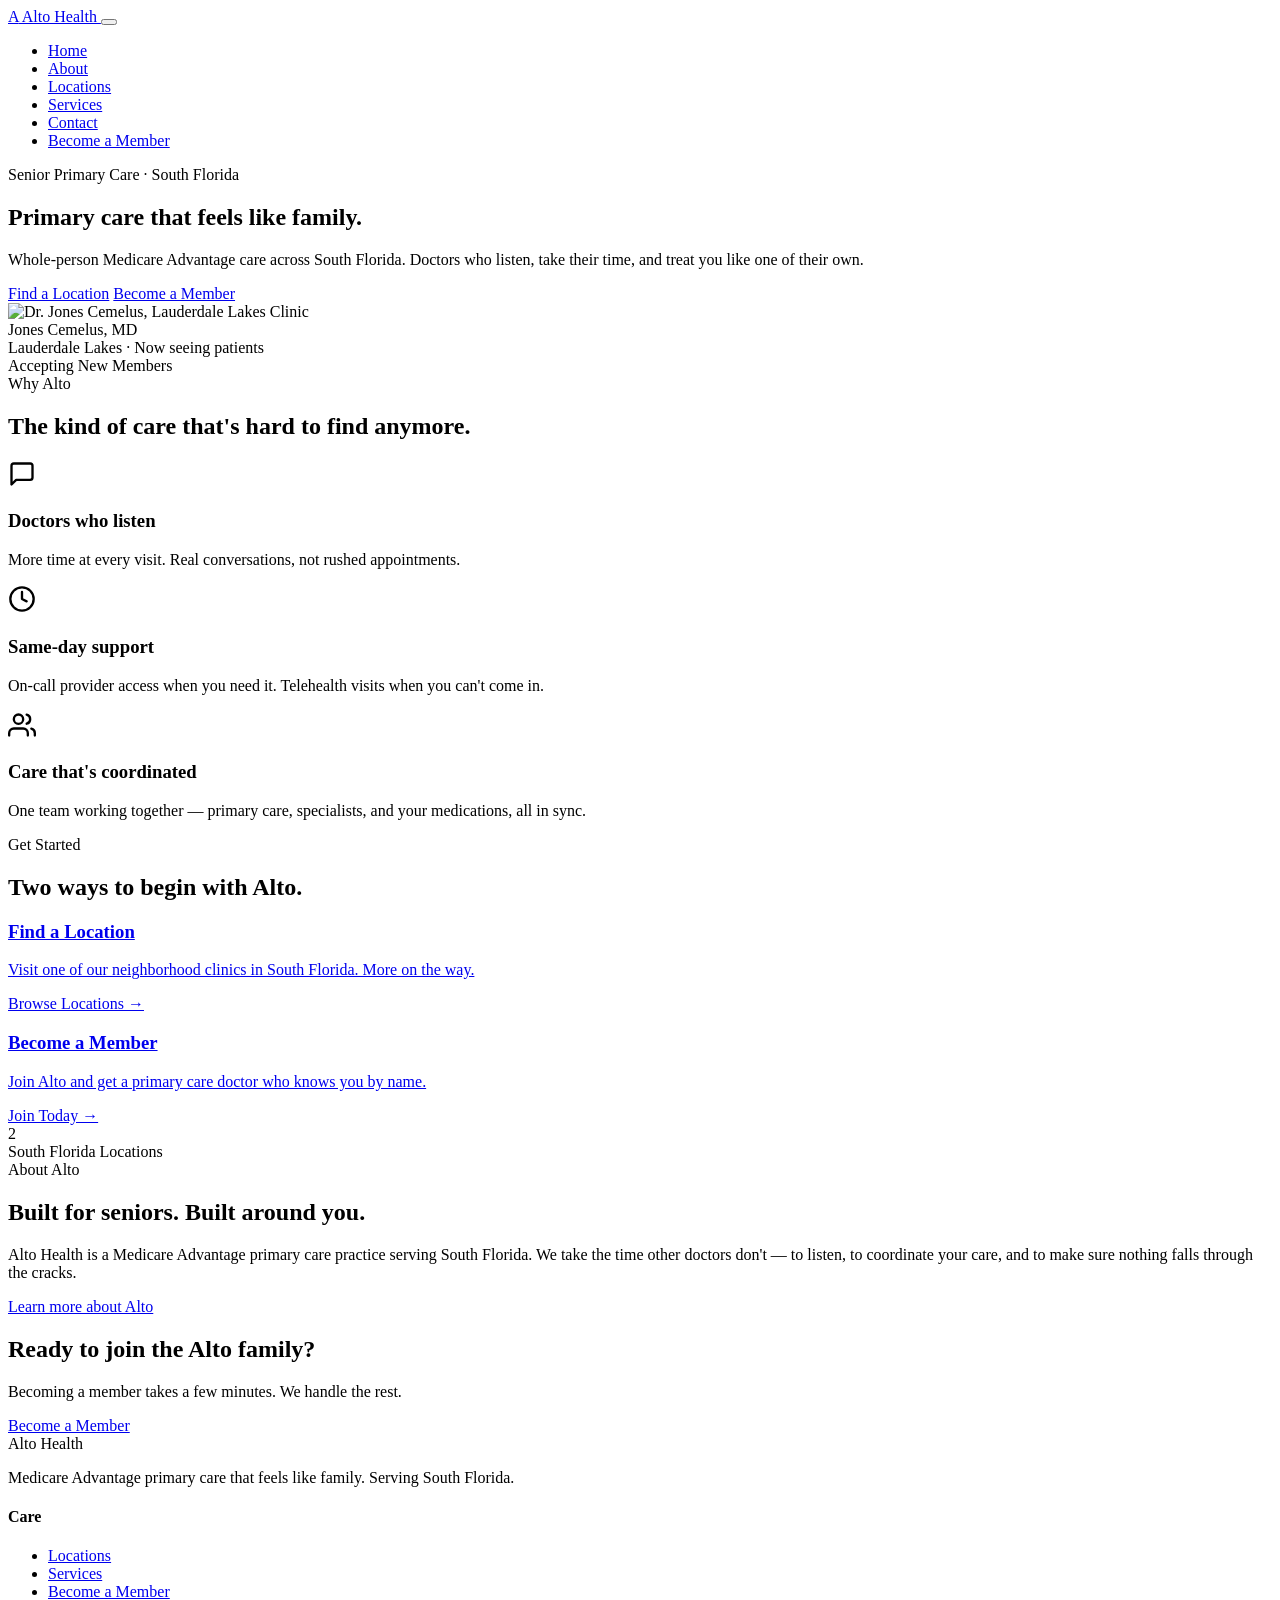
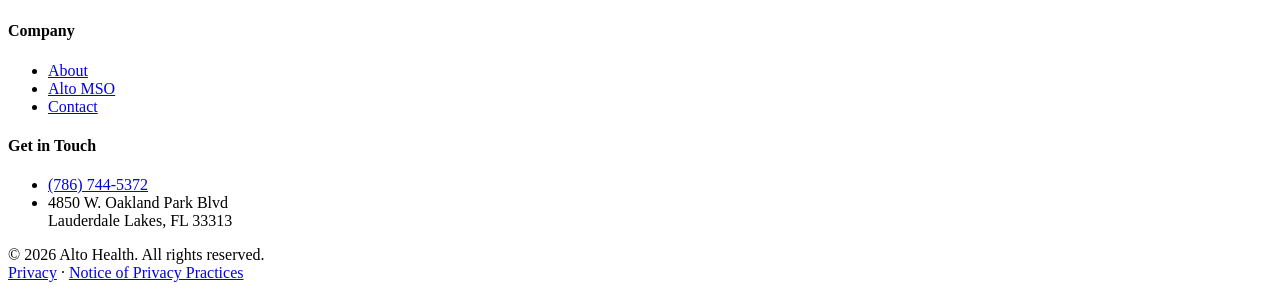
==== index.html @ fc6a2c1c "Add files via upload" ====
<!DOCTYPE html>
<html lang="en">
<head>
<meta charset="UTF-8" />
<meta name="viewport" content="width=device-width, initial-scale=1.0" />
<title>Alto Health | Senior Primary Care in South Florida</title>
<meta name="description" content="Medicare Advantage primary care that feels like family. Doctors who listen, take their time, and coordinate every part of your care across South Florida." />
<link rel="preconnect" href="https://fonts.googleapis.com" />
<link rel="preconnect" href="https://fonts.gstatic.com" crossorigin />
<link href="https://fonts.googleapis.com/css2?family=Fraunces:opsz,wght@9..144,500;9..144,600;9..144,700&family=DM+Sans:wght@400;500;600;700&display=swap" rel="stylesheet" />
<link rel="stylesheet" href="styles.css" />
</head>
<body>

<!-- ===== HEADER ===== -->
<header class="site-header">
  <div class="nav-wrap">
    <a href="index.html" class="brand">
      <span class="brand-mark">A</span>
      Alto Health
    </a>
    <button class="mobile-toggle" aria-label="Toggle menu" onclick="document.querySelector('.nav-links').classList.toggle('open')">
      <span></span><span></span><span></span>
    </button>
    <ul class="nav-links">
      <li><a href="index.html" class="active">Home</a></li>
      <li><a href="about.html">About</a></li>
      <li><a href="locations.html">Locations</a></li>
      <li><a href="services.html">Services</a></li>
      <li><a href="contact.html">Contact</a></li>
      <li><a href="become-a-member.html" class="nav-cta">Become a Member</a></li>
    </ul>
  </div>
</header>

<!-- ===== HERO ===== -->
<section class="hero">
  <div class="container hero-inner">
    <div class="hero-text">
      <span class="hero-eyebrow">Senior Primary Care · South Florida</span>
      <h1>Primary care that feels like family.</h1>
      <p class="hero-sub">Whole-person Medicare Advantage care across South Florida. Doctors who listen, take their time, and treat you like one of their own.</p>
      <div class="hero-ctas">
        <a href="locations.html" class="btn btn-primary btn-arrow">Find a Location</a>
        <a href="become-a-member.html" class="btn btn-secondary btn-arrow">Become a Member</a>
      </div>
    </div>
    <div class="hero-visual">
      <div class="hero-visual-card">
        <img src="images/dr-cemelus.png" alt="Dr. Jones Cemelus, Lauderdale Lakes Clinic" />
        <div class="doc-name">Jones Cemelus, MD</div>
        <div class="doc-meta">Lauderdale Lakes · Now seeing patients</div>
        <span class="doc-tag">Accepting New Members</span>
      </div>
    </div>
  </div>
</section>

<!-- ===== VALUE PROPS ===== -->
<section class="value-props">
  <div class="container">
    <div class="section-header">
      <span class="section-eyebrow">Why Alto</span>
      <h2>The kind of care that's hard to find anymore.</h2>
    </div>
    <div class="value-grid">
      <div class="value-card">
        <div class="value-icon">
          <svg width="28" height="28" viewBox="0 0 24 24" fill="none" stroke="currentColor" stroke-width="2" stroke-linecap="round" stroke-linejoin="round"><path d="M21 15a2 2 0 0 1-2 2H7l-4 4V5a2 2 0 0 1 2-2h14a2 2 0 0 1 2 2z"/></svg>
        </div>
        <h3>Doctors who listen</h3>
        <p>More time at every visit. Real conversations, not rushed appointments.</p>
      </div>
      <div class="value-card">
        <div class="value-icon green">
          <svg width="28" height="28" viewBox="0 0 24 24" fill="none" stroke="currentColor" stroke-width="2" stroke-linecap="round" stroke-linejoin="round"><circle cx="12" cy="12" r="10"/><polyline points="12,6 12,12 16,14"/></svg>
        </div>
        <h3>Same-day support</h3>
        <p>On-call provider access when you need it. Telehealth visits when you can't come in.</p>
      </div>
      <div class="value-card">
        <div class="value-icon coral">
          <svg width="28" height="28" viewBox="0 0 24 24" fill="none" stroke="currentColor" stroke-width="2" stroke-linecap="round" stroke-linejoin="round"><path d="M17 21v-2a4 4 0 0 0-4-4H5a4 4 0 0 0-4 4v2"/><circle cx="9" cy="7" r="4"/><path d="M23 21v-2a4 4 0 0 0-3-3.87"/><path d="M16 3.13a4 4 0 0 1 0 7.75"/></svg>
        </div>
        <h3>Care that's coordinated</h3>
        <p>One team working together — primary care, specialists, and your medications, all in sync.</p>
      </div>
    </div>
  </div>
</section>

<!-- ===== TWO BIG FEATURE CARDS ===== -->
<section class="feature-pair">
  <div class="container">
    <div class="section-header">
      <span class="section-eyebrow">Get Started</span>
      <h2>Two ways to begin with Alto.</h2>
    </div>
    <div class="feature-grid">
      <a href="locations.html" class="feature-card locations">
        <div class="feature-card-content">
          <h3>Find a Location</h3>
          <p>Visit one of our neighborhood clinics in South Florida. More on the way.</p>
        </div>
        <span class="feature-card-arrow">Browse Locations →</span>
      </a>
      <a href="become-a-member.html" class="feature-card membership">
        <div class="feature-card-content">
          <h3>Become a Member</h3>
          <p>Join Alto and get a primary care doctor who knows you by name.</p>
        </div>
        <span class="feature-card-arrow">Join Today →</span>
      </a>
    </div>
  </div>
</section>

<!-- ===== ABOUT TEASER ===== -->
<section class="about-teaser">
  <div class="container">
    <div class="about-grid">
      <div class="about-visual">
        <div class="about-visual-stat">
          <div class="num">2</div>
          <div class="label">South Florida Locations</div>
        </div>
      </div>
      <div class="about-content">
        <span class="section-eyebrow">About Alto</span>
        <h2>Built for seniors. Built around you.</h2>
        <p>Alto Health is a Medicare Advantage primary care practice serving South Florida. We take the time other doctors don't — to listen, to coordinate your care, and to make sure nothing falls through the cracks.</p>
        <a href="about.html" class="btn btn-outline btn-arrow">Learn more about Alto</a>
      </div>
    </div>
  </div>
</section>

<!-- ===== FINAL CTA ===== -->
<section class="cta-strip">
  <div class="container cta-strip-inner">
    <h2>Ready to join the Alto family?</h2>
    <p>Becoming a member takes a few minutes. We handle the rest.</p>
    <a href="become-a-member.html" class="btn btn-coral btn-arrow">Become a Member</a>
  </div>
</section>

<!-- ===== FOOTER ===== -->
<footer class="site-footer">
  <div class="container">
    <div class="footer-grid">
      <div>
        <div class="footer-brand">Alto Health</div>
        <p class="footer-tagline">Medicare Advantage primary care that feels like family. Serving South Florida.</p>
      </div>
      <div class="footer-col">
        <h4>Care</h4>
        <ul>
          <li><a href="locations.html">Locations</a></li>
          <li><a href="services.html">Services</a></li>
          <li><a href="become-a-member.html">Become a Member</a></li>
        </ul>
      </div>
      <div class="footer-col">
        <h4>Company</h4>
        <ul>
          <li><a href="about.html">About</a></li>
          <li><a href="services.html#mso">Alto MSO</a></li>
          <li><a href="contact.html">Contact</a></li>
        </ul>
      </div>
      <div class="footer-col">
        <h4>Get in Touch</h4>
        <ul>
          <li><a href="tel:7867445372">(786) 744-5372</a></li>
          <li>4850 W. Oakland Park Blvd<br />Lauderdale Lakes, FL 33313</li>
        </ul>
      </div>
    </div>
    <div class="footer-bottom">
      <div>© 2026 Alto Health. All rights reserved.</div>
      <div><a href="#">Privacy</a> · <a href="#">Notice of Privacy Practices</a></div>
    </div>
  </div>
</footer>

</body>
</html>
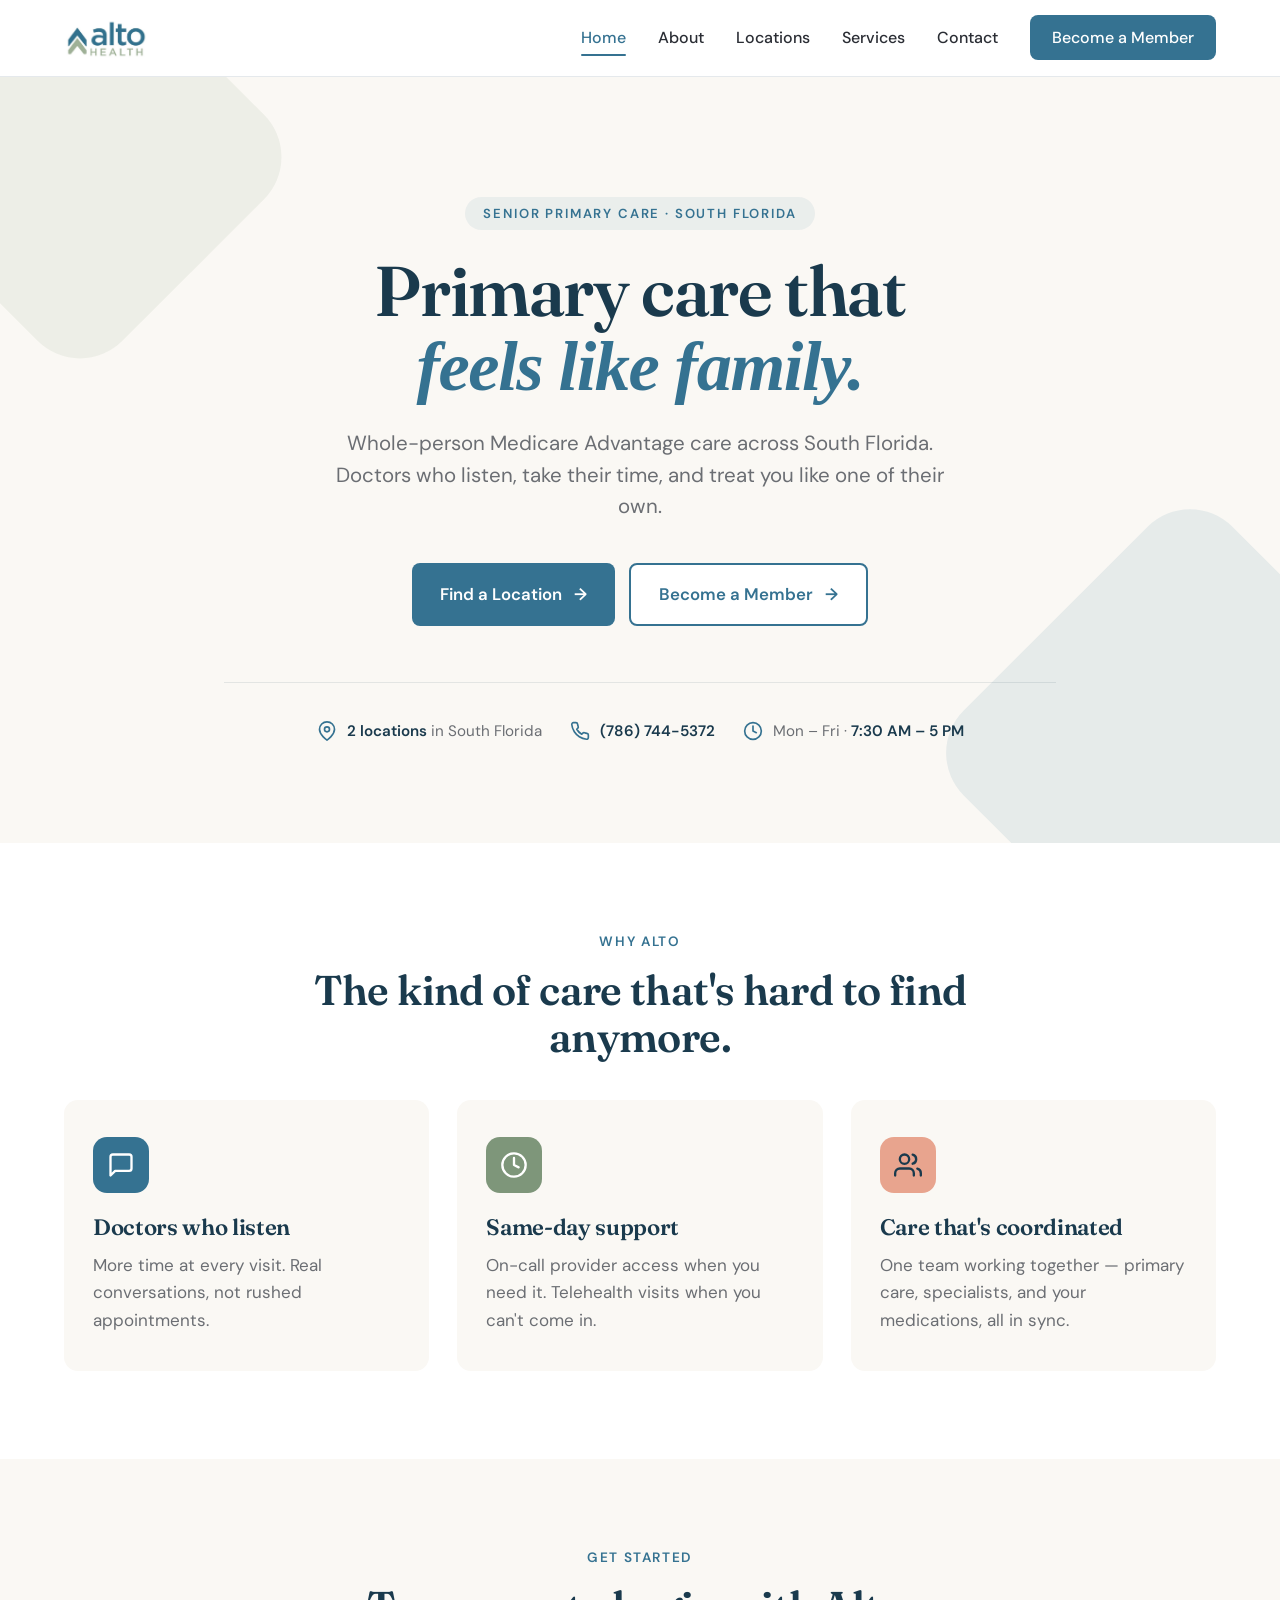
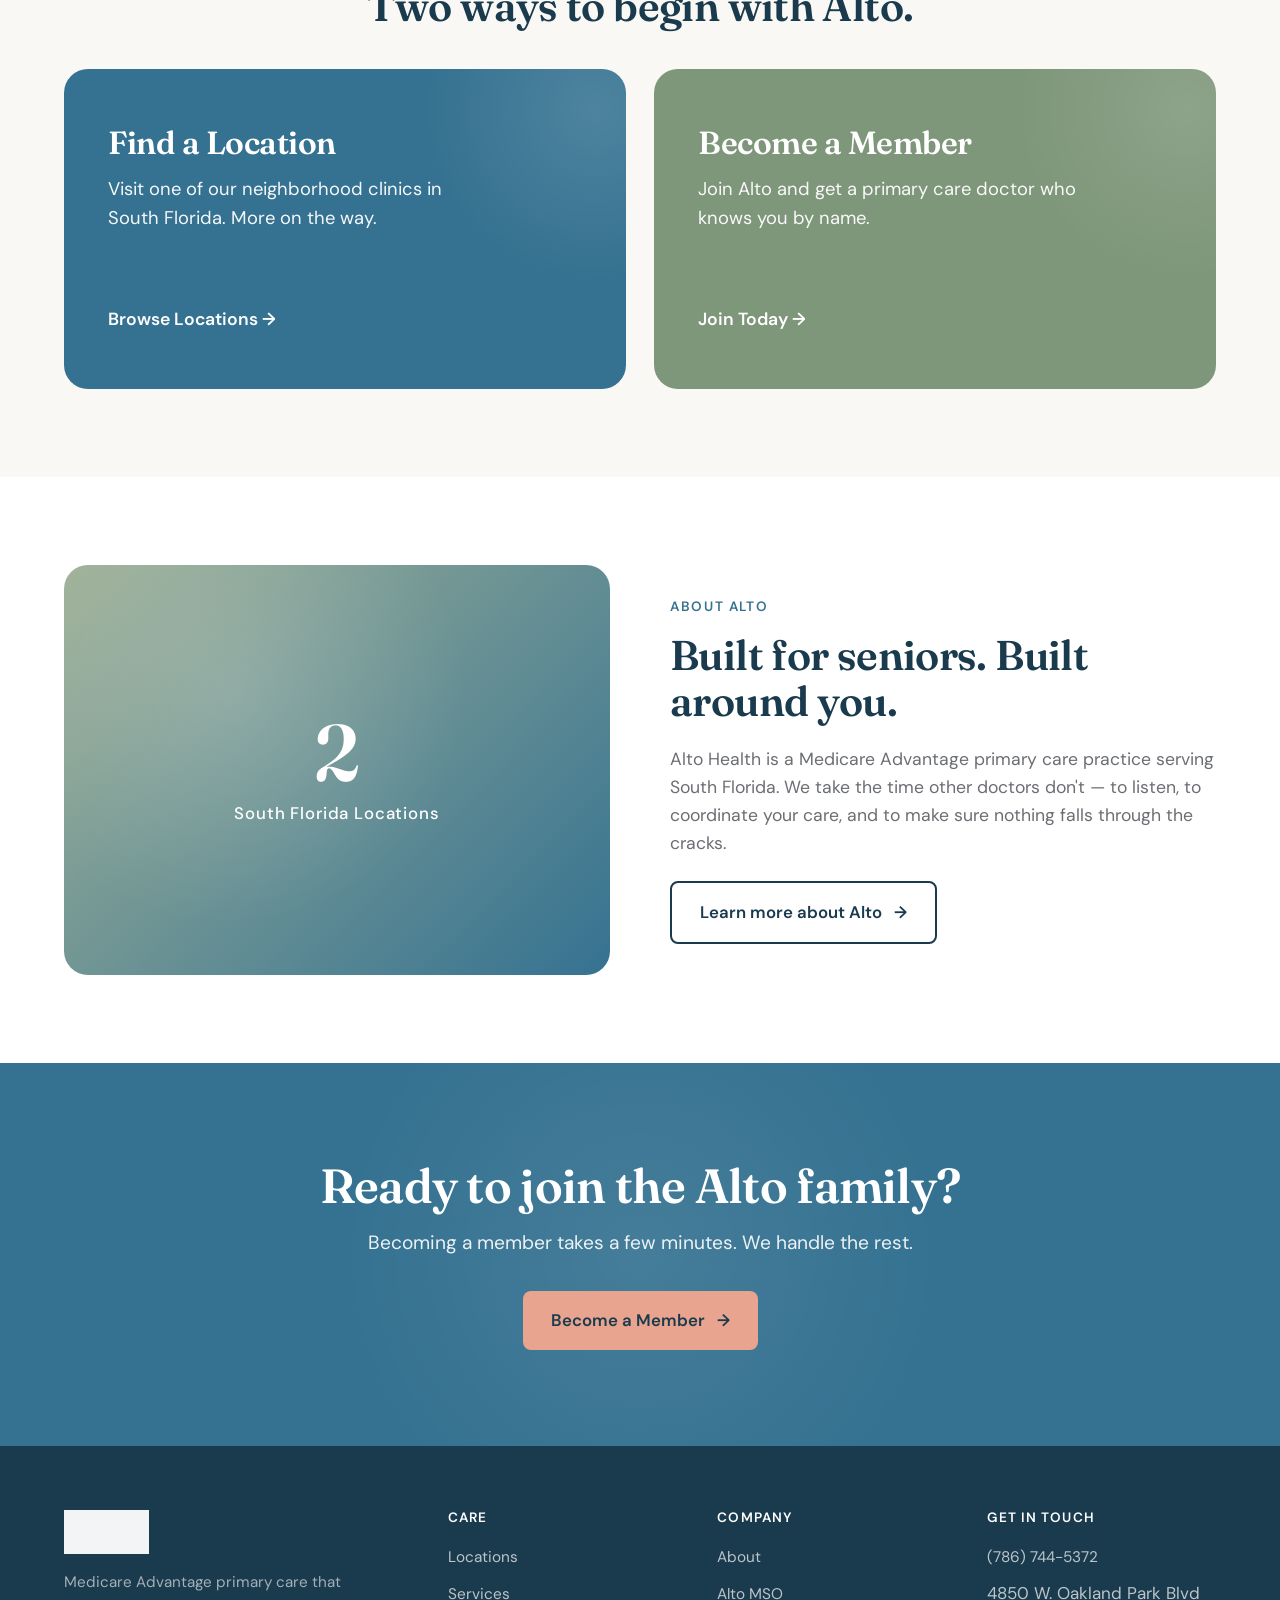
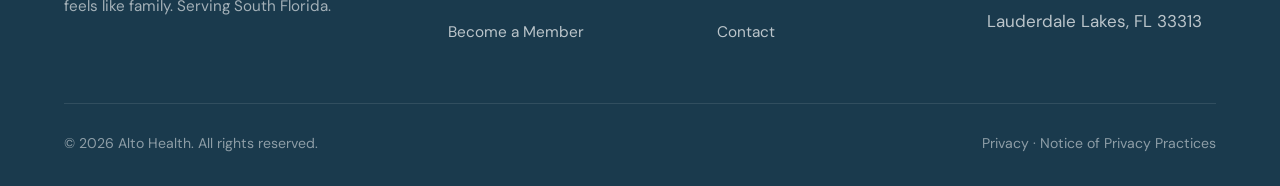
==== commit d8c79022: "v2 — real logo, brand colors, clean hero" ====
--- a/index.html
+++ b/index.html
@@ -12,12 +12,10 @@
 </head>
 <body>
 
-<!-- ===== HEADER ===== -->
 <header class="site-header">
   <div class="nav-wrap">
     <a href="index.html" class="brand">
-      <span class="brand-mark">A</span>
-      Alto Health
+      <img src="images/alto-logo.jpg" alt="Alto Health" />
     </a>
     <button class="mobile-toggle" aria-label="Toggle menu" onclick="document.querySelector('.nav-links').classList.toggle('open')">
       <span></span><span></span><span></span>
@@ -33,30 +31,32 @@
   </div>
 </header>
 
-<!-- ===== HERO ===== -->
 <section class="hero">
   <div class="container hero-inner">
-    <div class="hero-text">
-      <span class="hero-eyebrow">Senior Primary Care · South Florida</span>
-      <h1>Primary care that feels like family.</h1>
-      <p class="hero-sub">Whole-person Medicare Advantage care across South Florida. Doctors who listen, take their time, and treat you like one of their own.</p>
-      <div class="hero-ctas">
-        <a href="locations.html" class="btn btn-primary btn-arrow">Find a Location</a>
-        <a href="become-a-member.html" class="btn btn-secondary btn-arrow">Become a Member</a>
+    <span class="hero-eyebrow">Senior Primary Care · South Florida</span>
+    <h1>Primary care that<br /><span class="highlight">feels like family.</span></h1>
+    <p class="hero-sub">Whole-person Medicare Advantage care across South Florida. Doctors who listen, take their time, and treat you like one of their own.</p>
+    <div class="hero-ctas">
+      <a href="locations.html" class="btn btn-primary btn-arrow">Find a Location</a>
+      <a href="become-a-member.html" class="btn btn-secondary btn-arrow">Become a Member</a>
+    </div>
+    <div class="hero-meta">
+      <div class="hero-meta-item">
+        <svg width="20" height="20" viewBox="0 0 24 24" fill="none" stroke="currentColor" stroke-width="2" stroke-linecap="round" stroke-linejoin="round"><path d="M21 10c0 7-9 13-9 13s-9-6-9-13a9 9 0 0 1 18 0z"/><circle cx="12" cy="10" r="3"/></svg>
+        <span><strong>2 locations</strong> in South Florida</span>
       </div>
-    </div>
-    <div class="hero-visual">
-      <div class="hero-visual-card">
-        <img src="images/dr-cemelus.png" alt="Dr. Jones Cemelus, Lauderdale Lakes Clinic" />
-        <div class="doc-name">Jones Cemelus, MD</div>
-        <div class="doc-meta">Lauderdale Lakes · Now seeing patients</div>
-        <span class="doc-tag">Accepting New Members</span>
+      <div class="hero-meta-item">
+        <svg width="20" height="20" viewBox="0 0 24 24" fill="none" stroke="currentColor" stroke-width="2" stroke-linecap="round" stroke-linejoin="round"><path d="M22 16.92v3a2 2 0 0 1-2.18 2 19.79 19.79 0 0 1-8.63-3.07 19.5 19.5 0 0 1-6-6 19.79 19.79 0 0 1-3.07-8.67A2 2 0 0 1 4.11 2h3a2 2 0 0 1 2 1.72 12.84 12.84 0 0 0 .7 2.81 2 2 0 0 1-.45 2.11L8.09 9.91a16 16 0 0 0 6 6l1.27-1.27a2 2 0 0 1 2.11-.45 12.84 12.84 0 0 0 2.81.7A2 2 0 0 1 22 16.92z"/></svg>
+        <a href="tel:7867445372" style="color: inherit;"><strong>(786) 744-5372</strong></a>
+      </div>
+      <div class="hero-meta-item">
+        <svg width="20" height="20" viewBox="0 0 24 24" fill="none" stroke="currentColor" stroke-width="2" stroke-linecap="round" stroke-linejoin="round"><circle cx="12" cy="12" r="10"/><polyline points="12,6 12,12 16,14"/></svg>
+        <span>Mon – Fri · <strong>7:30 AM – 5 PM</strong></span>
       </div>
     </div>
   </div>
 </section>
 
-<!-- ===== VALUE PROPS ===== -->
 <section class="value-props">
   <div class="container">
     <div class="section-header">
@@ -72,7 +72,7 @@
         <p>More time at every visit. Real conversations, not rushed appointments.</p>
       </div>
       <div class="value-card">
-        <div class="value-icon green">
+        <div class="value-icon sage">
           <svg width="28" height="28" viewBox="0 0 24 24" fill="none" stroke="currentColor" stroke-width="2" stroke-linecap="round" stroke-linejoin="round"><circle cx="12" cy="12" r="10"/><polyline points="12,6 12,12 16,14"/></svg>
         </div>
         <h3>Same-day support</h3>
@@ -89,7 +89,6 @@
   </div>
 </section>
 
-<!-- ===== TWO BIG FEATURE CARDS ===== -->
 <section class="feature-pair">
   <div class="container">
     <div class="section-header">
@@ -115,7 +114,6 @@
   </div>
 </section>
 
-<!-- ===== ABOUT TEASER ===== -->
 <section class="about-teaser">
   <div class="container">
     <div class="about-grid">
@@ -135,7 +133,6 @@
   </div>
 </section>
 
-<!-- ===== FINAL CTA ===== -->
 <section class="cta-strip">
   <div class="container cta-strip-inner">
     <h2>Ready to join the Alto family?</h2>
@@ -144,12 +141,11 @@
   </div>
 </section>
 
-<!-- ===== FOOTER ===== -->
 <footer class="site-footer">
   <div class="container">
     <div class="footer-grid">
       <div>
-        <div class="footer-brand">Alto Health</div>
+        <div class="footer-brand"><img src="images/alto-logo.jpg" alt="Alto Health" /></div>
         <p class="footer-tagline">Medicare Advantage primary care that feels like family. Serving South Florida.</p>
       </div>
       <div class="footer-col">
--- a/styles.css
+++ b/styles.css
@@ -0,0 +1,507 @@
+/* =========================================================
+   Alto Health — Shared Stylesheet
+   Brand: Senior-focused Medicare Advantage primary care
+   Palette sampled from actual Alto logo
+   ========================================================= */
+
+:root {
+  /* Brand colors — sampled from logo */
+  --alto-teal: #357291;
+  --alto-teal-dark: #264F66;
+  --alto-teal-deep: #1A3A4D;
+  --alto-sage: #9FB197;
+  --alto-sage-dark: #7E967A;
+
+  /* Supporting */
+  --navy-deep: #1A3A4D;
+  --coral: #E8A48E;
+  --coral-deep: #D08A75;
+
+  /* Neutrals */
+  --cream: #FAF8F4;
+  --cloud-white: #F5F2EC;
+  --warm-tan: #E8E0D2;
+  --fog-gray: #E5E9EC;
+  --cool-gray: #6B6E73;
+  --charcoal: #2A2D34;
+  --white: #FFFFFF;
+
+  /* Type */
+  --font-display: "Fraunces", Georgia, serif;
+  --font-sans: "DM Sans", -apple-system, BlinkMacSystemFont, sans-serif;
+
+  /* Layout */
+  --max-width: 1200px;
+  --gutter: 24px;
+  --radius-sm: 8px;
+  --radius-md: 14px;
+  --radius-lg: 24px;
+
+  /* Shadows */
+  --shadow-sm: 0 2px 8px rgba(26, 58, 77, 0.06);
+  --shadow-md: 0 8px 24px rgba(26, 58, 77, 0.08);
+  --shadow-lg: 0 18px 48px rgba(26, 58, 77, 0.12);
+}
+
+*, *::before, *::after { box-sizing: border-box; }
+html { scroll-behavior: smooth; }
+body {
+  margin: 0;
+  font-family: var(--font-sans);
+  font-size: 17px;
+  line-height: 1.6;
+  color: var(--charcoal);
+  background: var(--white);
+  -webkit-font-smoothing: antialiased;
+  -moz-osx-font-smoothing: grayscale;
+}
+img { max-width: 100%; height: auto; display: block; }
+a { color: var(--alto-teal); text-decoration: none; }
+a:hover { color: var(--alto-teal-dark); }
+
+h1, h2, h3, h4 {
+  font-family: var(--font-display);
+  font-weight: 600;
+  letter-spacing: -0.015em;
+  color: var(--navy-deep);
+  margin: 0 0 16px 0;
+  line-height: 1.12;
+}
+h1 { font-size: clamp(2.4rem, 5vw, 3.6rem); }
+h2 { font-size: clamp(1.9rem, 3.5vw, 2.6rem); }
+h3 { font-size: 1.4rem; }
+h4 { font-size: 1.15rem; }
+p { margin: 0 0 16px 0; }
+
+.container { max-width: var(--max-width); margin: 0 auto; padding: 0 var(--gutter); }
+section { padding: 88px 0; }
+@media (max-width: 720px) { section { padding: 56px 0; } }
+
+/* HEADER */
+.site-header {
+  position: sticky; top: 0; z-index: 100;
+  background: rgba(255,255,255,0.96);
+  backdrop-filter: saturate(180%) blur(10px);
+  -webkit-backdrop-filter: saturate(180%) blur(10px);
+  border-bottom: 1px solid var(--fog-gray);
+}
+.nav-wrap {
+  display: flex; align-items: center; justify-content: space-between;
+  padding: 16px var(--gutter);
+  max-width: var(--max-width); margin: 0 auto; gap: 24px;
+}
+.brand { display: flex; align-items: center; text-decoration: none; flex-shrink: 0; }
+.brand img { height: 44px; width: auto; display: block; }
+.nav-links { display: flex; align-items: center; gap: 32px; list-style: none; margin: 0; padding: 0; }
+.nav-links a {
+  color: var(--charcoal); font-weight: 500; font-size: 1rem;
+  padding: 8px 0; position: relative; transition: color 0.2s ease;
+}
+.nav-links a:hover { color: var(--alto-teal); }
+.nav-links a.active { color: var(--alto-teal); }
+.nav-links a.active::after {
+  content: ""; position: absolute; bottom: 0; left: 0; right: 0;
+  height: 2px; background: var(--alto-teal); border-radius: 1px;
+}
+.nav-cta {
+  background: var(--alto-teal); color: white !important;
+  padding: 12px 22px !important; border-radius: var(--radius-sm);
+  font-weight: 600; transition: background 0.2s ease, transform 0.2s ease;
+}
+.nav-cta:hover { background: var(--alto-teal-dark); color: white !important; transform: translateY(-1px); }
+.nav-cta::after { display: none !important; }
+
+.mobile-toggle { display: none; background: none; border: none; cursor: pointer; padding: 8px; }
+.mobile-toggle span {
+  display: block; width: 24px; height: 2px;
+  background: var(--navy-deep); margin: 5px 0; transition: 0.3s;
+}
+
+@media (max-width: 880px) {
+  .nav-links {
+    position: fixed; top: 76px; right: -100%;
+    flex-direction: column; background: white;
+    width: 80%; max-width: 320px; height: calc(100vh - 76px);
+    padding: 32px 24px; gap: 20px; align-items: flex-start;
+    box-shadow: var(--shadow-lg); transition: right 0.3s ease;
+  }
+  .nav-links.open { right: 0; }
+  .nav-links li { width: 100%; }
+  .nav-cta { display: inline-block; }
+  .mobile-toggle { display: block; }
+  .brand img { height: 38px; }
+}
+
+/* BUTTONS */
+.btn {
+  display: inline-flex; align-items: center; justify-content: center; gap: 8px;
+  padding: 16px 28px; border-radius: var(--radius-sm);
+  font-family: var(--font-sans); font-weight: 600; font-size: 1.05rem;
+  text-decoration: none; border: none; cursor: pointer;
+  transition: all 0.2s ease; white-space: nowrap;
+}
+.btn-primary { background: var(--alto-teal); color: white; }
+.btn-primary:hover { background: var(--alto-teal-dark); color: white; transform: translateY(-2px); box-shadow: var(--shadow-md); }
+.btn-secondary { background: white; color: var(--alto-teal); border: 2px solid var(--alto-teal); }
+.btn-secondary:hover { background: var(--alto-teal); color: white; transform: translateY(-2px); }
+.btn-outline { background: transparent; color: var(--navy-deep); border: 2px solid var(--navy-deep); }
+.btn-outline:hover { background: var(--navy-deep); color: white; }
+.btn-coral { background: var(--coral); color: var(--navy-deep); }
+.btn-coral:hover { background: var(--coral-deep); color: var(--navy-deep); transform: translateY(-2px); }
+.btn-arrow::after { content: "→"; margin-left: 4px; transition: transform 0.2s ease; }
+.btn-arrow:hover::after { transform: translateX(3px); }
+
+/* HERO — clean, centered, balanced */
+.hero {
+  background: var(--cream);
+  padding: 120px 0 100px;
+  position: relative; overflow: hidden; text-align: center;
+}
+.hero::before {
+  content: ""; position: absolute; top: -80px; left: -80px;
+  width: 320px; height: 320px;
+  background: var(--alto-sage); opacity: 0.14;
+  transform: rotate(45deg); border-radius: 60px; pointer-events: none;
+}
+.hero::after {
+  content: ""; position: absolute; bottom: -100px; right: -100px;
+  width: 380px; height: 380px;
+  background: var(--alto-teal); opacity: 0.10;
+  transform: rotate(45deg); border-radius: 60px; pointer-events: none;
+}
+.hero-inner { position: relative; z-index: 2; max-width: 880px; margin: 0 auto; }
+.hero-eyebrow {
+  display: inline-block; font-size: 0.82rem; font-weight: 600;
+  letter-spacing: 0.14em; text-transform: uppercase;
+  color: var(--alto-teal); margin-bottom: 24px;
+  padding: 6px 18px; background: rgba(53, 114, 145, 0.08); border-radius: 100px;
+}
+.hero h1 {
+  font-size: clamp(2.6rem, 6vw, 4.4rem);
+  margin-bottom: 24px; letter-spacing: -0.02em; line-height: 1.05;
+}
+.hero h1 .highlight { color: var(--alto-teal); font-style: italic; }
+.hero-sub {
+  font-size: clamp(1.1rem, 1.6vw, 1.3rem); line-height: 1.55;
+  color: var(--cool-gray); margin: 0 auto 40px; max-width: 620px;
+}
+.hero-ctas { display: flex; gap: 14px; justify-content: center; flex-wrap: wrap; }
+.hero-meta {
+  display: flex; gap: 28px; justify-content: center;
+  margin-top: 56px; flex-wrap: wrap;
+  padding-top: 36px; border-top: 1px solid rgba(26, 58, 77, 0.1);
+}
+.hero-meta-item { display: flex; align-items: center; gap: 10px; font-size: 0.95rem; color: var(--cool-gray); }
+.hero-meta-item svg { color: var(--alto-teal); flex-shrink: 0; }
+.hero-meta-item strong { color: var(--navy-deep); font-weight: 600; }
+
+@media (max-width: 720px) {
+  .hero { padding: 72px 0 64px; }
+  .hero-ctas .btn { flex: 1 1 100%; max-width: 360px; }
+  .hero-meta { gap: 16px; flex-direction: column; align-items: center; margin-top: 40px; padding-top: 28px; }
+}
+
+/* VALUE PROPS */
+.value-props { background: white; }
+.value-grid {
+  display: grid; grid-template-columns: repeat(3, 1fr); gap: 28px; margin-top: 40px;
+}
+.value-card {
+  background: var(--cream); padding: 36px 28px; border-radius: var(--radius-md);
+  transition: transform 0.25s ease, box-shadow 0.25s ease;
+  border: 1px solid transparent;
+}
+.value-card:hover { transform: translateY(-4px); box-shadow: var(--shadow-md); border-color: var(--alto-sage); }
+.value-icon {
+  width: 56px; height: 56px; border-radius: 14px;
+  background: var(--alto-teal); display: flex; align-items: center; justify-content: center;
+  margin-bottom: 22px; color: white;
+}
+.value-icon.sage { background: var(--alto-sage-dark); }
+.value-icon.coral { background: var(--coral); color: var(--navy-deep); }
+.value-card h3 { color: var(--navy-deep); margin-bottom: 12px; }
+.value-card p { color: var(--cool-gray); margin: 0; }
+
+@media (max-width: 880px) { .value-grid { grid-template-columns: 1fr; gap: 18px; } }
+
+/* TWO BIG FEATURE CARDS */
+.feature-pair { background: var(--cream); }
+.feature-grid { display: grid; grid-template-columns: 1fr 1fr; gap: 28px; margin-top: 40px; }
+.feature-card {
+  position: relative; border-radius: var(--radius-lg); padding: 56px 44px;
+  overflow: hidden; min-height: 320px;
+  display: flex; flex-direction: column; justify-content: space-between;
+  color: white; transition: transform 0.3s ease; text-decoration: none;
+}
+.feature-card:hover { transform: translateY(-6px); }
+.feature-card.locations { background: var(--alto-teal); }
+.feature-card.membership { background: var(--alto-sage-dark); }
+.feature-card::before {
+  content: ""; position: absolute; top: -50%; right: -30%;
+  width: 400px; height: 400px;
+  background: radial-gradient(circle, rgba(255,255,255,0.12) 0%, transparent 60%);
+  border-radius: 50%;
+}
+.feature-card-content { position: relative; z-index: 2; }
+.feature-card h3 { font-size: 2rem; color: white; margin-bottom: 14px; }
+.feature-card p { font-size: 1.15rem; line-height: 1.55; opacity: 0.95; margin-bottom: 28px; max-width: 380px; }
+.feature-card-arrow {
+  display: inline-flex; align-items: center; gap: 10px;
+  font-weight: 600; font-size: 1.1rem; color: white;
+  position: relative; z-index: 2;
+}
+
+@media (max-width: 880px) {
+  .feature-grid { grid-template-columns: 1fr; }
+  .feature-card { padding: 40px 28px; min-height: 240px; }
+}
+
+/* ABOUT TEASER */
+.about-teaser { background: white; }
+.about-grid { display: grid; grid-template-columns: 1fr 1fr; gap: 60px; align-items: center; }
+.about-visual {
+  background: linear-gradient(135deg, var(--alto-sage) 0%, var(--alto-teal) 100%);
+  border-radius: var(--radius-lg); aspect-ratio: 4/3;
+  display: flex; align-items: center; justify-content: center;
+  position: relative; overflow: hidden;
+}
+.about-visual::after {
+  content: ""; position: absolute; inset: 0;
+  background: radial-gradient(circle at 30% 30%, rgba(255,255,255,0.15), transparent 50%);
+}
+.about-visual-stat { position: relative; z-index: 2; text-align: center; color: white; }
+.about-visual-stat .num {
+  font-family: var(--font-display); font-size: 5rem; font-weight: 600;
+  line-height: 1; margin-bottom: 8px;
+}
+.about-visual-stat .label { font-size: 1.05rem; font-weight: 500; letter-spacing: 0.05em; }
+.about-content h2 { margin-bottom: 20px; }
+.about-content p { font-size: 1.1rem; color: var(--cool-gray); margin-bottom: 24px; }
+
+@media (max-width: 880px) { .about-grid { grid-template-columns: 1fr; gap: 36px; } }
+
+/* CTA STRIP */
+.cta-strip {
+  background: var(--alto-teal); color: white; text-align: center;
+  padding: 96px 0; position: relative; overflow: hidden;
+}
+.cta-strip::before {
+  content: ""; position: absolute; top: 50%; left: 50%;
+  transform: translate(-50%, -50%); width: 700px; height: 700px;
+  background: radial-gradient(circle, rgba(255,255,255,0.08) 0%, transparent 60%);
+  border-radius: 50%;
+}
+.cta-strip-inner { position: relative; z-index: 2; }
+.cta-strip h2 { color: white; font-size: clamp(2rem, 4vw, 3rem); margin-bottom: 16px; }
+.cta-strip p { font-size: 1.2rem; color: rgba(255,255,255,0.9); max-width: 600px; margin: 0 auto 32px; }
+
+/* PAGE BANNER */
+.page-banner {
+  background: var(--cream); padding: 88px 0 72px; text-align: center;
+  position: relative; overflow: hidden;
+}
+.page-banner::before {
+  content: ""; position: absolute; top: -100px; right: -100px;
+  width: 320px; height: 320px;
+  background: var(--alto-sage); opacity: 0.12;
+  transform: rotate(45deg); border-radius: 60px;
+}
+.page-banner-inner { position: relative; z-index: 2; }
+.page-banner h1 { margin-bottom: 16px; }
+.page-banner p { font-size: 1.2rem; color: var(--cool-gray); max-width: 640px; margin: 0 auto; }
+
+/* LOCATIONS */
+.locations-grid { display: grid; grid-template-columns: 1fr 1fr; gap: 32px; }
+.location-card {
+  background: white; border-radius: var(--radius-lg); overflow: hidden;
+  box-shadow: var(--shadow-sm); transition: transform 0.25s ease, box-shadow 0.25s ease;
+  display: flex; flex-direction: column; border: 1px solid var(--fog-gray);
+}
+.location-card:hover { transform: translateY(-4px); box-shadow: var(--shadow-lg); }
+.location-photo {
+  width: 100%; aspect-ratio: 4/3; background: var(--alto-teal);
+  position: relative; display: flex; align-items: center; justify-content: center; overflow: hidden;
+}
+.location-photo img { width: 100%; height: 100%; object-fit: cover; object-position: center top; }
+.location-photo.coming-soon {
+  background: linear-gradient(135deg, var(--alto-sage), var(--alto-teal));
+  flex-direction: column; color: white;
+}
+.location-photo.coming-soon .badge {
+  background: white; color: var(--alto-teal);
+  padding: 8px 18px; border-radius: 100px;
+  font-size: 0.85rem; font-weight: 600; letter-spacing: 0.06em;
+  text-transform: uppercase; margin-bottom: 16px;
+}
+.location-photo.coming-soon .icon-large { opacity: 0.5; }
+.status-badge {
+  position: absolute; top: 20px; left: 20px;
+  background: var(--alto-sage); color: var(--navy-deep);
+  padding: 6px 14px; border-radius: 100px;
+  font-size: 0.78rem; font-weight: 700; letter-spacing: 0.06em;
+  text-transform: uppercase; z-index: 2;
+}
+.location-body { padding: 32px 28px; flex: 1; display: flex; flex-direction: column; }
+.location-city { font-family: var(--font-display); font-size: 1.75rem; font-weight: 600; color: var(--navy-deep); margin-bottom: 4px; }
+.location-tagline { color: var(--cool-gray); font-size: 0.95rem; margin-bottom: 24px; }
+.location-doctor {
+  display: flex; gap: 14px; align-items: center;
+  padding: 16px; background: var(--cream); border-radius: var(--radius-md); margin-bottom: 20px;
+}
+.location-doctor img { width: 56px; height: 56px; border-radius: 50%; object-fit: cover; }
+.location-doctor-name { font-weight: 600; color: var(--navy-deep); margin-bottom: 2px; }
+.location-doctor-meta { font-size: 0.88rem; color: var(--cool-gray); }
+.location-info { margin-bottom: 24px; }
+.location-info-row {
+  display: flex; gap: 12px; align-items: flex-start;
+  padding: 10px 0; border-bottom: 1px solid var(--fog-gray); font-size: 0.98rem;
+}
+.location-info-row:last-child { border-bottom: none; }
+.location-info-icon { width: 20px; flex-shrink: 0; color: var(--alto-teal); margin-top: 2px; }
+.location-info-content { flex: 1; }
+.location-info-label {
+  display: block; font-size: 0.78rem; font-weight: 600;
+  letter-spacing: 0.06em; text-transform: uppercase;
+  color: var(--cool-gray); margin-bottom: 2px;
+}
+.location-info-value { color: var(--charcoal); }
+.location-info-value a { color: var(--charcoal); font-weight: 500; }
+.location-info-value a:hover { color: var(--alto-teal); }
+.location-actions { display: flex; gap: 12px; margin-top: auto; flex-wrap: wrap; }
+.location-actions .btn { flex: 1 1 auto; padding: 14px 20px; font-size: 0.98rem; }
+
+@media (max-width: 880px) { .locations-grid { grid-template-columns: 1fr; } }
+
+/* SERVICES */
+.service-block {
+  display: grid; grid-template-columns: 1fr 1.3fr;
+  gap: 60px; align-items: center;
+  padding: 80px 0; border-bottom: 1px solid var(--fog-gray);
+}
+.service-block:last-child { border-bottom: none; }
+.service-block:nth-child(even) { direction: rtl; }
+.service-block:nth-child(even) > * { direction: ltr; }
+.service-visual {
+  border-radius: var(--radius-lg); aspect-ratio: 5/4;
+  display: flex; flex-direction: column; justify-content: center; align-items: center;
+  padding: 40px; position: relative; overflow: hidden; color: white;
+}
+.service-visual.clinic { background: var(--alto-teal); }
+.service-visual.mso { background: var(--alto-sage-dark); }
+.service-visual::before {
+  content: ""; position: absolute; top: -30%; right: -20%;
+  width: 400px; height: 400px;
+  background: radial-gradient(circle, rgba(255,255,255,0.12) 0%, transparent 60%);
+  border-radius: 50%;
+}
+.service-visual-content { position: relative; z-index: 2; text-align: center; }
+.service-visual-icon { margin-bottom: 16px; opacity: 0.95; }
+.service-visual-label { font-family: var(--font-display); font-size: 1.25rem; font-weight: 600; letter-spacing: 0.04em; }
+.service-content .eyebrow {
+  display: inline-block; font-size: 0.85rem; font-weight: 600;
+  letter-spacing: 0.12em; text-transform: uppercase;
+  color: var(--alto-teal); margin-bottom: 14px;
+}
+.service-content h2 { margin-bottom: 12px; }
+.service-content .subhead { font-size: 1.2rem; color: var(--alto-teal); font-weight: 500; margin-bottom: 20px; }
+.service-content p { color: var(--cool-gray); font-size: 1.05rem; }
+.service-content ul { list-style: none; padding: 0; margin: 24px 0 32px; }
+.service-content ul li { padding: 10px 0 10px 32px; position: relative; color: var(--charcoal); }
+.service-content ul li::before {
+  content: "✓"; position: absolute; left: 0; top: 10px;
+  width: 22px; height: 22px;
+  background: var(--alto-sage); color: var(--navy-deep);
+  border-radius: 50%; font-size: 0.8rem; font-weight: 700;
+  display: flex; align-items: center; justify-content: center;
+}
+
+@media (max-width: 880px) {
+  .service-block { grid-template-columns: 1fr; gap: 32px; padding: 56px 0; }
+  .service-block:nth-child(even) { direction: ltr; }
+}
+
+/* FORMS */
+.form-section { background: var(--cream); }
+.form-grid { display: grid; grid-template-columns: 1fr 1.2fr; gap: 60px; align-items: start; }
+.form-content h2 { margin-bottom: 16px; }
+.form-content p { color: var(--cool-gray); font-size: 1.05rem; margin-bottom: 24px; }
+.form-content ol { padding-left: 0; list-style: none; counter-reset: stepcount; margin-bottom: 32px; }
+.form-content ol li { counter-increment: stepcount; padding: 12px 0 12px 48px; position: relative; color: var(--charcoal); }
+.form-content ol li::before {
+  content: counter(stepcount); position: absolute; left: 0; top: 8px;
+  width: 32px; height: 32px;
+  background: var(--alto-teal); color: white;
+  border-radius: 50%; font-family: var(--font-display); font-weight: 600;
+  display: flex; align-items: center; justify-content: center;
+}
+.form-callout {
+  background: var(--alto-teal); color: white;
+  padding: 20px 24px; border-radius: var(--radius-md); margin-top: 20px;
+}
+.form-callout strong { display: block; font-family: var(--font-display); font-size: 1.5rem; margin-top: 4px; }
+.form-card { background: white; padding: 40px; border-radius: var(--radius-lg); box-shadow: var(--shadow-md); }
+.form-card h3 { margin-bottom: 24px; color: var(--navy-deep); }
+.form-row { display: grid; grid-template-columns: 1fr 1fr; gap: 16px; margin-bottom: 16px; }
+.form-field { display: flex; flex-direction: column; margin-bottom: 16px; }
+.form-field label { font-size: 0.88rem; font-weight: 600; color: var(--charcoal); margin-bottom: 6px; }
+.form-field input, .form-field select, .form-field textarea {
+  font-family: var(--font-sans); font-size: 1rem;
+  padding: 12px 14px; border: 1.5px solid var(--fog-gray);
+  border-radius: var(--radius-sm); background: white; color: var(--charcoal);
+  transition: border-color 0.2s ease;
+}
+.form-field input:focus, .form-field select:focus, .form-field textarea:focus { outline: none; border-color: var(--alto-teal); }
+.form-field textarea { resize: vertical; min-height: 100px; }
+.form-card .btn { width: 100%; margin-top: 8px; }
+
+@media (max-width: 880px) {
+  .form-grid { grid-template-columns: 1fr; gap: 36px; }
+  .form-row { grid-template-columns: 1fr; }
+  .form-card { padding: 28px; }
+}
+
+/* ABOUT BODY */
+.about-body { max-width: 760px; margin: 0 auto; font-size: 1.15rem; color: var(--charcoal); }
+.about-body p { margin-bottom: 20px; line-height: 1.7; }
+.about-body h2 { margin-top: 56px; margin-bottom: 16px; }
+.about-body h2:first-child { margin-top: 0; }
+
+.values-grid { display: grid; grid-template-columns: repeat(3, 1fr); gap: 24px; margin-top: 40px; }
+.values-grid .value-card { padding: 32px 24px; }
+
+@media (max-width: 880px) { .values-grid { grid-template-columns: 1fr; } }
+
+/* FOOTER */
+.site-footer { background: var(--navy-deep); color: rgba(255,255,255,0.7); padding: 64px 0 32px; }
+.footer-grid { display: grid; grid-template-columns: 1.5fr 1fr 1fr 1fr; gap: 40px; margin-bottom: 48px; }
+.footer-brand { margin-bottom: 16px; }
+.footer-brand img { height: 44px; width: auto; filter: brightness(0) invert(1); opacity: 0.95; }
+.footer-tagline { color: rgba(255,255,255,0.6); font-size: 0.95rem; line-height: 1.6; max-width: 280px; }
+.footer-col h4 {
+  color: white; font-family: var(--font-sans); font-size: 0.85rem; font-weight: 600;
+  text-transform: uppercase; letter-spacing: 0.08em; margin-bottom: 18px;
+}
+.footer-col ul { list-style: none; padding: 0; margin: 0; }
+.footer-col li { margin-bottom: 10px; }
+.footer-col a { color: rgba(255,255,255,0.7); font-size: 0.96rem; transition: color 0.2s ease; }
+.footer-col a:hover { color: white; }
+.footer-bottom {
+  padding-top: 28px; border-top: 1px solid rgba(255,255,255,0.1);
+  display: flex; justify-content: space-between; align-items: center;
+  flex-wrap: wrap; gap: 16px; font-size: 0.88rem; color: rgba(255,255,255,0.5);
+}
+.footer-bottom a { color: rgba(255,255,255,0.5); }
+.footer-bottom a:hover { color: white; }
+
+@media (max-width: 880px) { .footer-grid { grid-template-columns: 1fr 1fr; gap: 32px; } }
+@media (max-width: 520px) { .footer-grid { grid-template-columns: 1fr; } }
+
+/* UTILITIES */
+.section-eyebrow {
+  display: block; font-size: 0.85rem; font-weight: 600;
+  letter-spacing: 0.12em; text-transform: uppercase;
+  color: var(--alto-teal); margin-bottom: 14px;
+}
+.text-center { text-align: center; }
+.section-header { text-align: center; max-width: 720px; margin: 0 auto 16px; }
+.section-header p { font-size: 1.15rem; color: var(--cool-gray); }
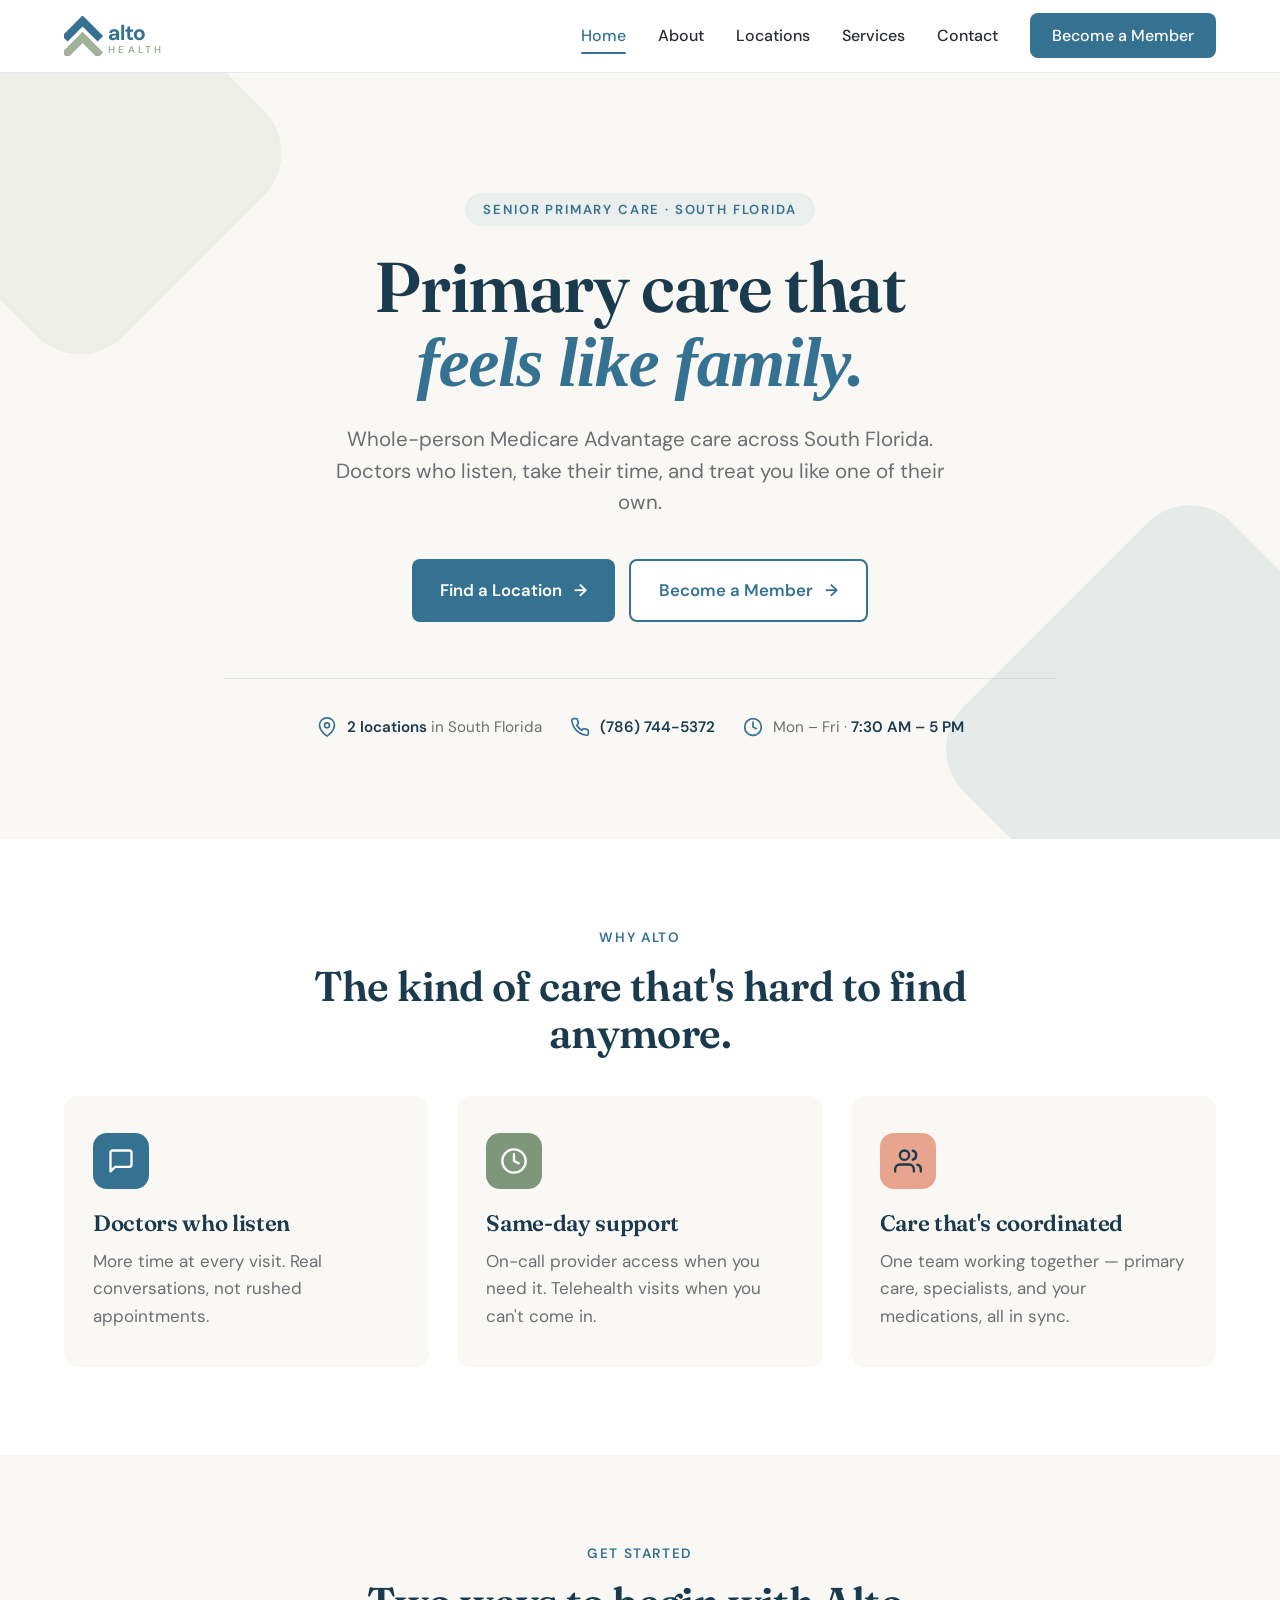
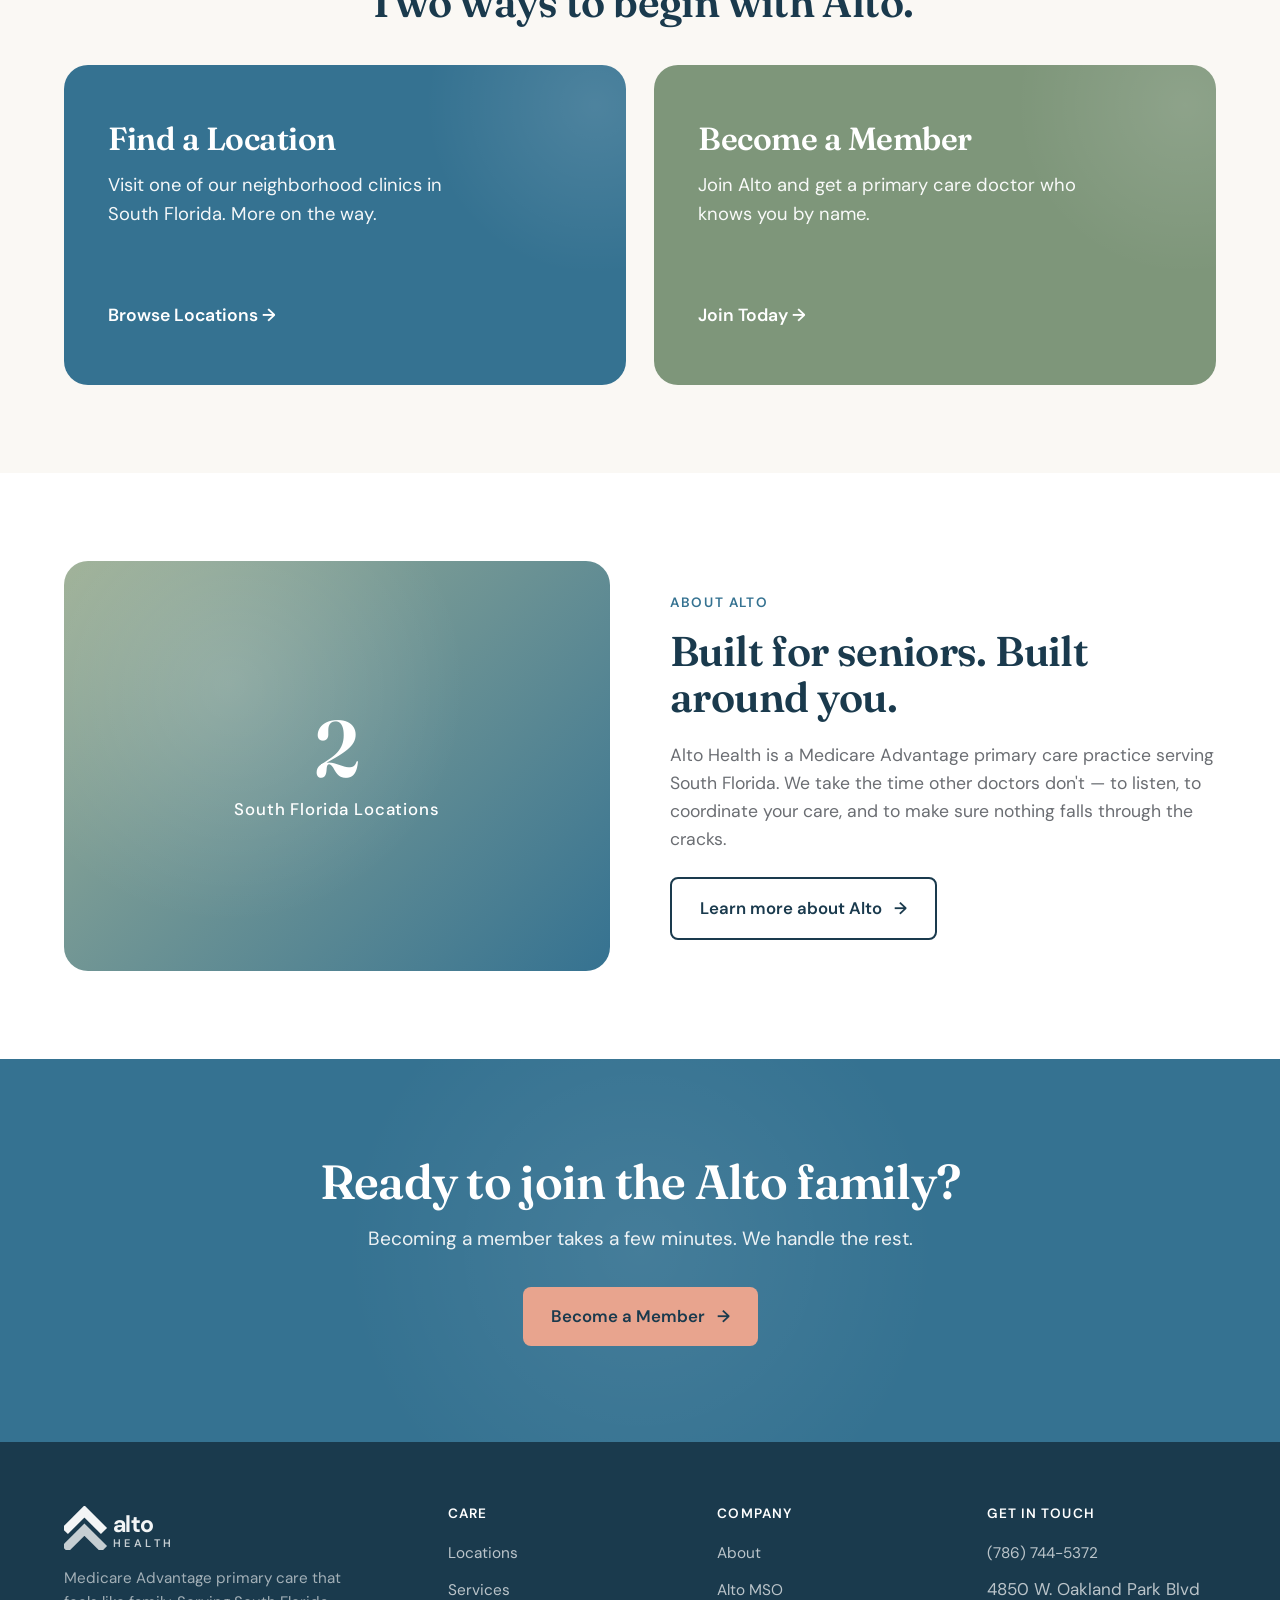
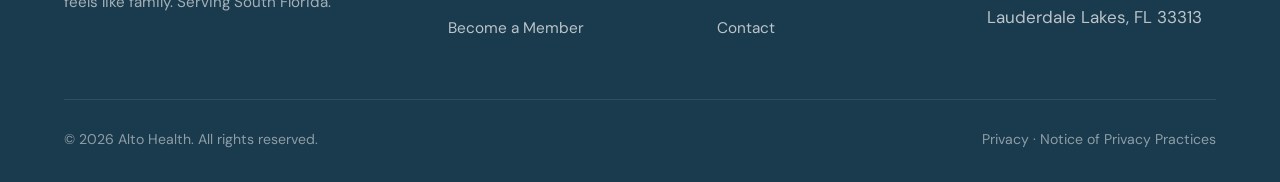
==== commit bedabe67: "3 — inline SVG logo, transparent, properly sized" ====
--- a/index.html
+++ b/index.html
@@ -14,8 +14,13 @@
 
 <header class="site-header">
   <div class="nav-wrap">
-    <a href="index.html" class="brand">
-      <img src="images/alto-logo.jpg" alt="Alto Health" />
+    <a href="index.html" class="brand" aria-label="Alto Health home">
+      <svg class="alto-logo" xmlns="http://www.w3.org/2000/svg" viewBox="0 0 196 56" aria-label="Alto Health">
+  <path class="chevron-top" d="M5 28 L26 7 L47 28" stroke="#357291" stroke-width="11" fill="none" stroke-linecap="square" stroke-linejoin="miter"/>
+  <path class="chevron-bottom" d="M5 51 L26 30 L47 51" stroke="#9FB197" stroke-width="11" fill="none" stroke-linecap="square" stroke-linejoin="miter"/>
+  <text class="wordmark-alto" x="62" y="33" font-family="'DM Sans', system-ui, sans-serif" font-size="30" font-weight="700" fill="#357291" letter-spacing="-0.5">alto</text>
+  <text class="wordmark-health" x="62" y="52" font-family="'DM Sans', system-ui, sans-serif" font-size="14" font-weight="600" fill="#9FB197" letter-spacing="4.5">HEALTH</text>
+</svg>
     </a>
     <button class="mobile-toggle" aria-label="Toggle menu" onclick="document.querySelector('.nav-links').classList.toggle('open')">
       <span></span><span></span><span></span>
@@ -51,7 +56,7 @@
       </div>
       <div class="hero-meta-item">
         <svg width="20" height="20" viewBox="0 0 24 24" fill="none" stroke="currentColor" stroke-width="2" stroke-linecap="round" stroke-linejoin="round"><circle cx="12" cy="12" r="10"/><polyline points="12,6 12,12 16,14"/></svg>
-        <span>Mon – Fri · <strong>7:30 AM – 5 PM</strong></span>
+        <span>Mon &ndash; Fri &middot; <strong>7:30 AM &ndash; 5 PM</strong></span>
       </div>
     </div>
   </div>
@@ -83,7 +88,7 @@
           <svg width="28" height="28" viewBox="0 0 24 24" fill="none" stroke="currentColor" stroke-width="2" stroke-linecap="round" stroke-linejoin="round"><path d="M17 21v-2a4 4 0 0 0-4-4H5a4 4 0 0 0-4 4v2"/><circle cx="9" cy="7" r="4"/><path d="M23 21v-2a4 4 0 0 0-3-3.87"/><path d="M16 3.13a4 4 0 0 1 0 7.75"/></svg>
         </div>
         <h3>Care that's coordinated</h3>
-        <p>One team working together — primary care, specialists, and your medications, all in sync.</p>
+        <p>One team working together &mdash; primary care, specialists, and your medications, all in sync.</p>
       </div>
     </div>
   </div>
@@ -101,14 +106,14 @@
           <h3>Find a Location</h3>
           <p>Visit one of our neighborhood clinics in South Florida. More on the way.</p>
         </div>
-        <span class="feature-card-arrow">Browse Locations →</span>
+        <span class="feature-card-arrow">Browse Locations &rarr;</span>
       </a>
       <a href="become-a-member.html" class="feature-card membership">
         <div class="feature-card-content">
           <h3>Become a Member</h3>
           <p>Join Alto and get a primary care doctor who knows you by name.</p>
         </div>
-        <span class="feature-card-arrow">Join Today →</span>
+        <span class="feature-card-arrow">Join Today &rarr;</span>
       </a>
     </div>
   </div>
@@ -126,7 +131,7 @@
       <div class="about-content">
         <span class="section-eyebrow">About Alto</span>
         <h2>Built for seniors. Built around you.</h2>
-        <p>Alto Health is a Medicare Advantage primary care practice serving South Florida. We take the time other doctors don't — to listen, to coordinate your care, and to make sure nothing falls through the cracks.</p>
+        <p>Alto Health is a Medicare Advantage primary care practice serving South Florida. We take the time other doctors don't &mdash; to listen, to coordinate your care, and to make sure nothing falls through the cracks.</p>
         <a href="about.html" class="btn btn-outline btn-arrow">Learn more about Alto</a>
       </div>
     </div>
@@ -145,7 +150,12 @@
   <div class="container">
     <div class="footer-grid">
       <div>
-        <div class="footer-brand"><img src="images/alto-logo.jpg" alt="Alto Health" /></div>
+        <div class="footer-brand"><svg class="alto-logo alto-logo--white" xmlns="http://www.w3.org/2000/svg" viewBox="0 0 196 56" aria-label="Alto Health">
+  <path class="chevron-top" d="M5 28 L26 7 L47 28" stroke="#357291" stroke-width="11" fill="none" stroke-linecap="square" stroke-linejoin="miter"/>
+  <path class="chevron-bottom" d="M5 51 L26 30 L47 51" stroke="#9FB197" stroke-width="11" fill="none" stroke-linecap="square" stroke-linejoin="miter"/>
+  <text class="wordmark-alto" x="62" y="33" font-family="'DM Sans', system-ui, sans-serif" font-size="30" font-weight="700" fill="#357291" letter-spacing="-0.5">alto</text>
+  <text class="wordmark-health" x="62" y="52" font-family="'DM Sans', system-ui, sans-serif" font-size="14" font-weight="600" fill="#9FB197" letter-spacing="4.5">HEALTH</text>
+</svg></div>
         <p class="footer-tagline">Medicare Advantage primary care that feels like family. Serving South Florida.</p>
       </div>
       <div class="footer-col">
@@ -180,4 +190,4 @@
 </footer>
 
 </body>
-</html>
+</html>
--- a/styles.css
+++ b/styles.css
@@ -1,23 +1,18 @@
 /* =========================================================
-   Alto Health — Shared Stylesheet
-   Brand: Senior-focused Medicare Advantage primary care
-   Palette sampled from actual Alto logo
+   Alto Health — Shared Stylesheet v3
+   Brand colors sampled from logo
+   Logo rendered as inline SVG (transparent, vector)
    ========================================================= */
 
 :root {
-  /* Brand colors — sampled from logo */
   --alto-teal: #357291;
   --alto-teal-dark: #264F66;
   --alto-teal-deep: #1A3A4D;
   --alto-sage: #9FB197;
   --alto-sage-dark: #7E967A;
-
-  /* Supporting */
   --navy-deep: #1A3A4D;
   --coral: #E8A48E;
   --coral-deep: #D08A75;
-
-  /* Neutrals */
   --cream: #FAF8F4;
   --cloud-white: #F5F2EC;
   --warm-tan: #E8E0D2;
@@ -25,19 +20,13 @@
   --cool-gray: #6B6E73;
   --charcoal: #2A2D34;
   --white: #FFFFFF;
-
-  /* Type */
   --font-display: "Fraunces", Georgia, serif;
   --font-sans: "DM Sans", -apple-system, BlinkMacSystemFont, sans-serif;
-
-  /* Layout */
   --max-width: 1200px;
   --gutter: 24px;
   --radius-sm: 8px;
   --radius-md: 14px;
   --radius-lg: 24px;
-
-  /* Shadows */
   --shadow-sm: 0 2px 8px rgba(26, 58, 77, 0.06);
   --shadow-md: 0 8px 24px rgba(26, 58, 77, 0.08);
   --shadow-lg: 0 18px 48px rgba(26, 58, 77, 0.12);
@@ -87,11 +76,25 @@
 }
 .nav-wrap {
   display: flex; align-items: center; justify-content: space-between;
-  padding: 16px var(--gutter);
+  padding: 14px var(--gutter);
   max-width: var(--max-width); margin: 0 auto; gap: 24px;
 }
-.brand { display: flex; align-items: center; text-decoration: none; flex-shrink: 0; }
-.brand img { height: 44px; width: auto; display: block; }
+
+/* LOGO — inline SVG */
+.brand {
+  display: flex; align-items: center; text-decoration: none; flex-shrink: 0;
+  height: 44px;
+}
+.alto-logo {
+  height: 40px;
+  width: auto;
+  display: block;
+}
+.alto-logo--white .chevron-top { stroke: rgba(255,255,255,0.95); }
+.alto-logo--white .chevron-bottom { stroke: rgba(255,255,255,0.75); }
+.alto-logo--white .wordmark-alto { fill: rgba(255,255,255,0.95); }
+.alto-logo--white .wordmark-health { fill: rgba(255,255,255,0.75); }
+
 .nav-links { display: flex; align-items: center; gap: 32px; list-style: none; margin: 0; padding: 0; }
 .nav-links a {
   color: var(--charcoal); font-weight: 500; font-size: 1rem;
@@ -119,9 +122,9 @@
 
 @media (max-width: 880px) {
   .nav-links {
-    position: fixed; top: 76px; right: -100%;
+    position: fixed; top: 72px; right: -100%;
     flex-direction: column; background: white;
-    width: 80%; max-width: 320px; height: calc(100vh - 76px);
+    width: 80%; max-width: 320px; height: calc(100vh - 72px);
     padding: 32px 24px; gap: 20px; align-items: flex-start;
     box-shadow: var(--shadow-lg); transition: right 0.3s ease;
   }
@@ -129,7 +132,8 @@
   .nav-links li { width: 100%; }
   .nav-cta { display: inline-block; }
   .mobile-toggle { display: block; }
-  .brand img { height: 38px; }
+  .alto-logo { height: 34px; }
+  .brand { height: 38px; }
 }
 
 /* BUTTONS */
@@ -151,7 +155,7 @@
 .btn-arrow::after { content: "→"; margin-left: 4px; transition: transform 0.2s ease; }
 .btn-arrow:hover::after { transform: translateX(3px); }
 
-/* HERO — clean, centered, balanced */
+/* HERO — clean, centered */
 .hero {
   background: var(--cream);
   padding: 120px 0 100px;
@@ -203,9 +207,7 @@
 
 /* VALUE PROPS */
 .value-props { background: white; }
-.value-grid {
-  display: grid; grid-template-columns: repeat(3, 1fr); gap: 28px; margin-top: 40px;
-}
+.value-grid { display: grid; grid-template-columns: repeat(3, 1fr); gap: 28px; margin-top: 40px; }
 .value-card {
   background: var(--cream); padding: 36px 28px; border-radius: var(--radius-md);
   transition: transform 0.25s ease, box-shadow 0.25s ease;
@@ -475,7 +477,7 @@
 .site-footer { background: var(--navy-deep); color: rgba(255,255,255,0.7); padding: 64px 0 32px; }
 .footer-grid { display: grid; grid-template-columns: 1.5fr 1fr 1fr 1fr; gap: 40px; margin-bottom: 48px; }
 .footer-brand { margin-bottom: 16px; }
-.footer-brand img { height: 44px; width: auto; filter: brightness(0) invert(1); opacity: 0.95; }
+.footer-brand .alto-logo { height: 44px; }
 .footer-tagline { color: rgba(255,255,255,0.6); font-size: 0.95rem; line-height: 1.6; max-width: 280px; }
 .footer-col h4 {
   color: white; font-family: var(--font-sans); font-size: 0.85rem; font-weight: 600;
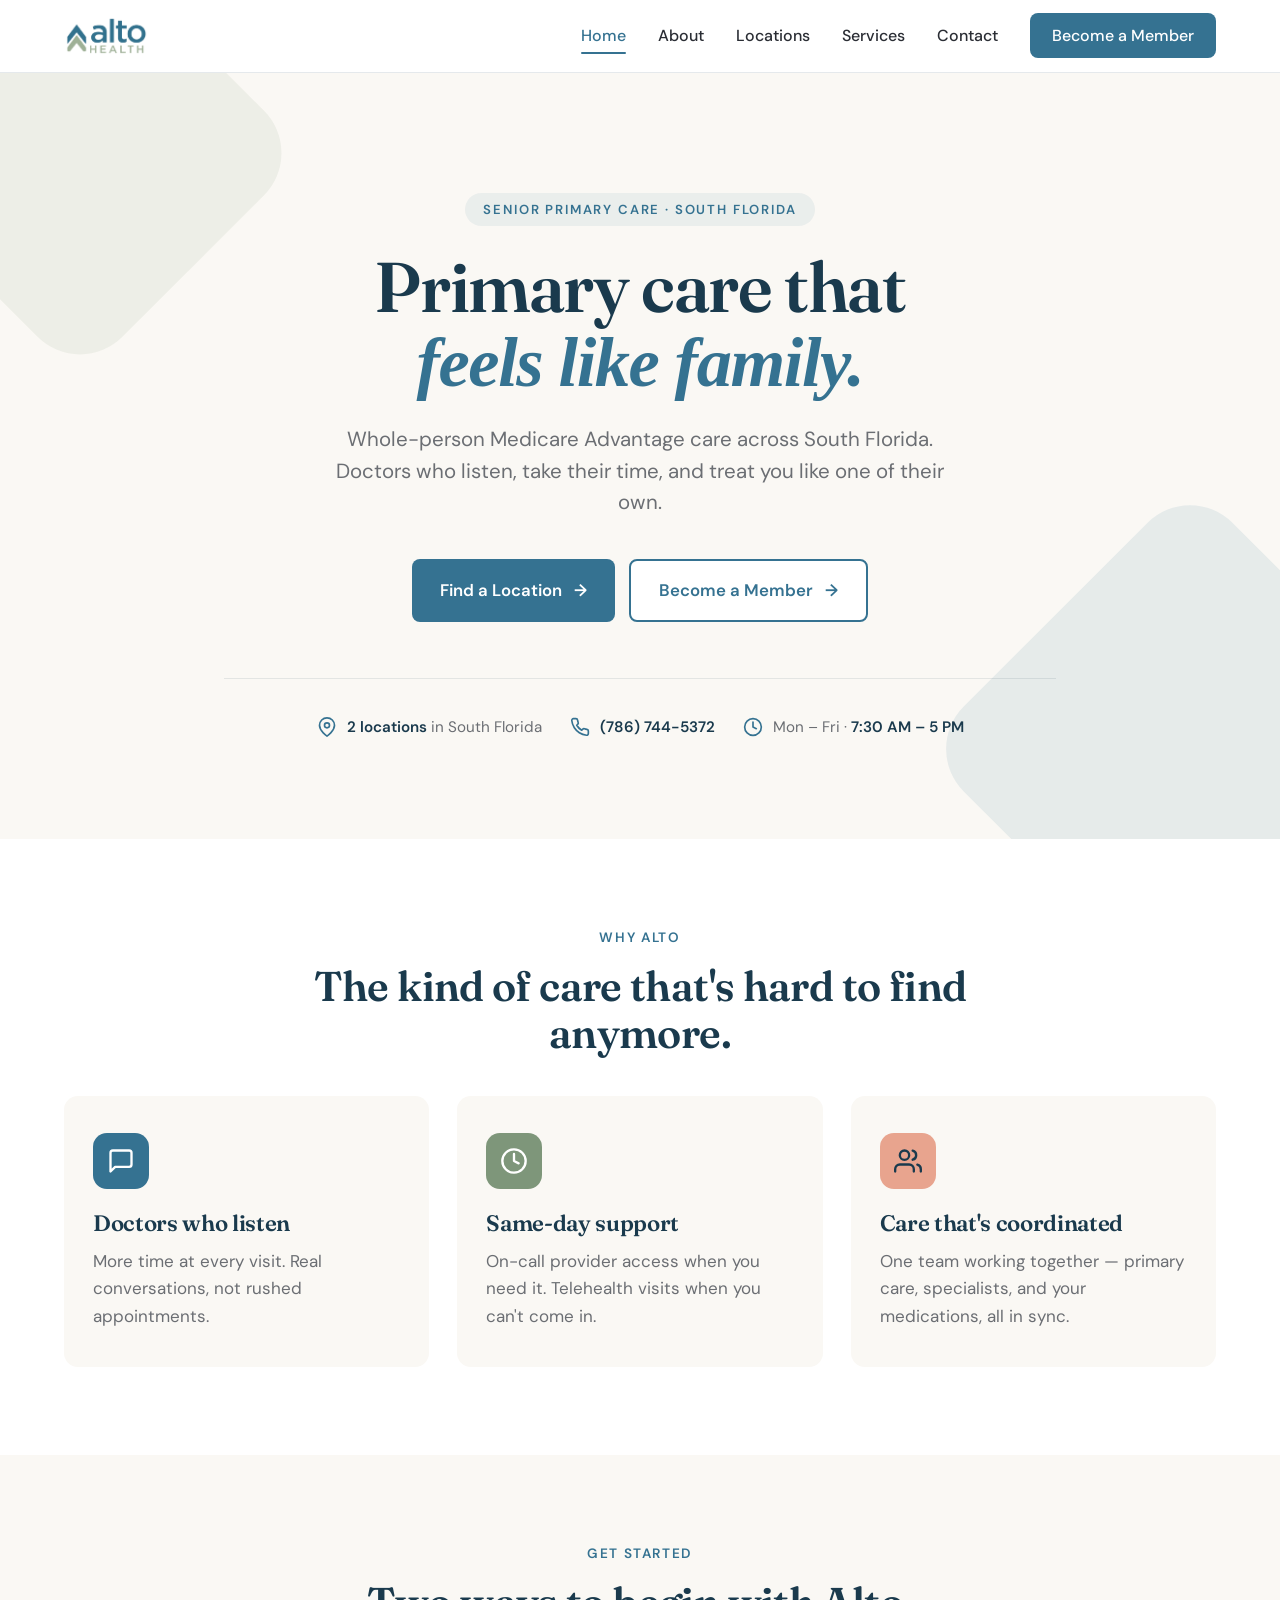
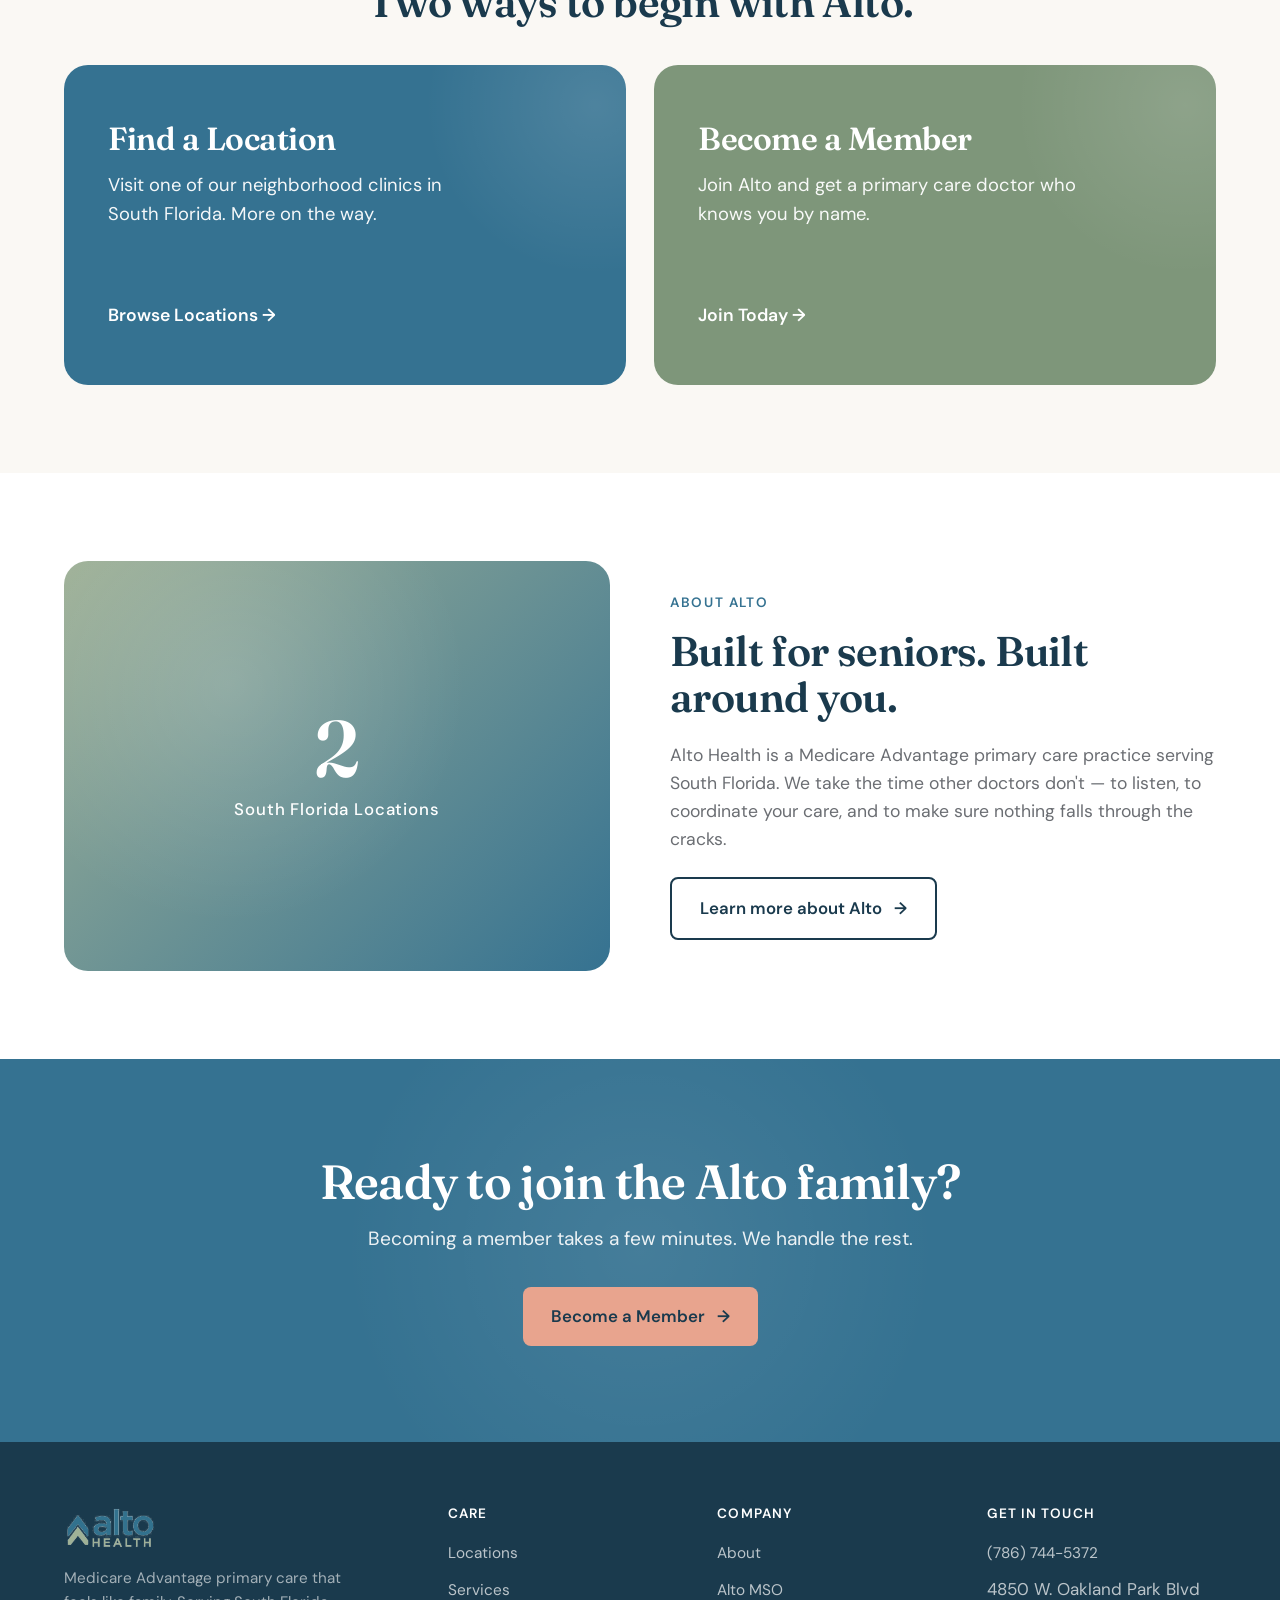
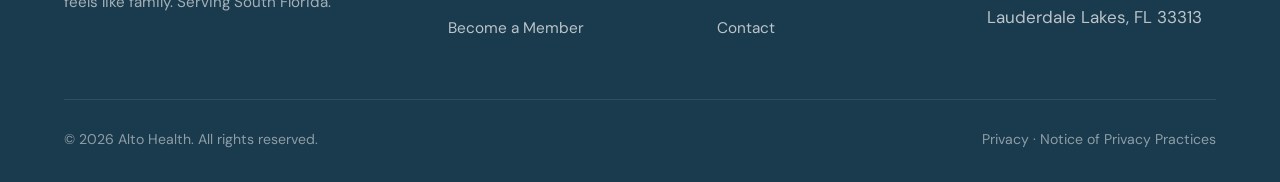
==== commit 4a9fb69f: "4" ====
--- a/index.html
+++ b/index.html
@@ -15,12 +15,7 @@
 <header class="site-header">
   <div class="nav-wrap">
     <a href="index.html" class="brand" aria-label="Alto Health home">
-      <svg class="alto-logo" xmlns="http://www.w3.org/2000/svg" viewBox="0 0 196 56" aria-label="Alto Health">
-  <path class="chevron-top" d="M5 28 L26 7 L47 28" stroke="#357291" stroke-width="11" fill="none" stroke-linecap="square" stroke-linejoin="miter"/>
-  <path class="chevron-bottom" d="M5 51 L26 30 L47 51" stroke="#9FB197" stroke-width="11" fill="none" stroke-linecap="square" stroke-linejoin="miter"/>
-  <text class="wordmark-alto" x="62" y="33" font-family="'DM Sans', system-ui, sans-serif" font-size="30" font-weight="700" fill="#357291" letter-spacing="-0.5">alto</text>
-  <text class="wordmark-health" x="62" y="52" font-family="'DM Sans', system-ui, sans-serif" font-size="14" font-weight="600" fill="#9FB197" letter-spacing="4.5">HEALTH</text>
-</svg>
+      <img src="images/alto-logo.png" alt="Alto Health" class="alto-logo" />
     </a>
     <button class="mobile-toggle" aria-label="Toggle menu" onclick="document.querySelector('.nav-links').classList.toggle('open')">
       <span></span><span></span><span></span>
@@ -150,12 +145,7 @@
   <div class="container">
     <div class="footer-grid">
       <div>
-        <div class="footer-brand"><svg class="alto-logo alto-logo--white" xmlns="http://www.w3.org/2000/svg" viewBox="0 0 196 56" aria-label="Alto Health">
-  <path class="chevron-top" d="M5 28 L26 7 L47 28" stroke="#357291" stroke-width="11" fill="none" stroke-linecap="square" stroke-linejoin="miter"/>
-  <path class="chevron-bottom" d="M5 51 L26 30 L47 51" stroke="#9FB197" stroke-width="11" fill="none" stroke-linecap="square" stroke-linejoin="miter"/>
-  <text class="wordmark-alto" x="62" y="33" font-family="'DM Sans', system-ui, sans-serif" font-size="30" font-weight="700" fill="#357291" letter-spacing="-0.5">alto</text>
-  <text class="wordmark-health" x="62" y="52" font-family="'DM Sans', system-ui, sans-serif" font-size="14" font-weight="600" fill="#9FB197" letter-spacing="4.5">HEALTH</text>
-</svg></div>
+        <div class="footer-brand"><img src="images/alto-logo.png" alt="Alto Health" class="alto-logo alto-logo--white" /></div>
         <p class="footer-tagline">Medicare Advantage primary care that feels like family. Serving South Florida.</p>
       </div>
       <div class="footer-col">
